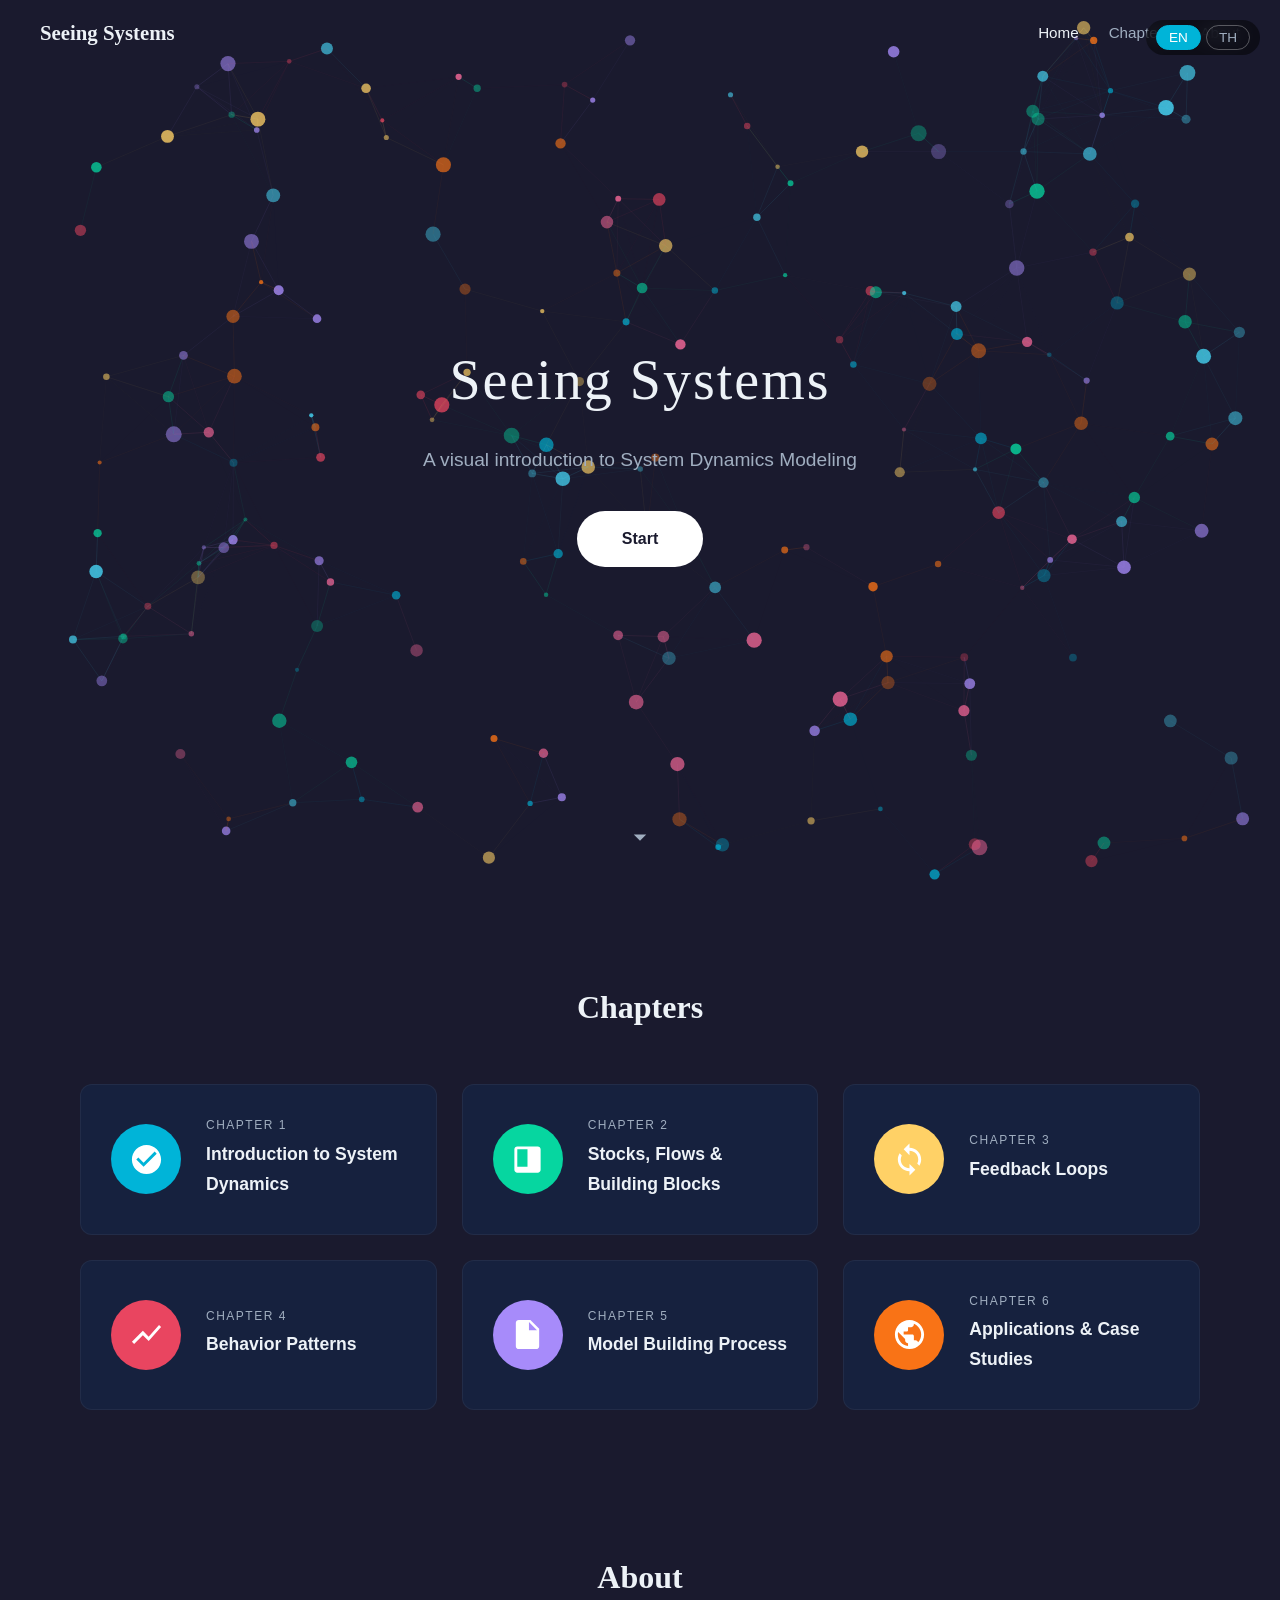
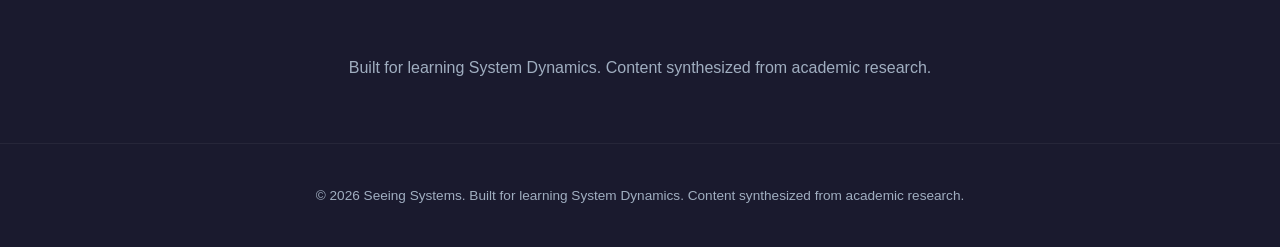
==== index.html @ 58f02fb6 "Initial commit: Seeing Systems - SD learning website - Landing page with animated particle hero (fee" ====
<!DOCTYPE html>
<html lang="en">
<head>
  <meta charset="UTF-8">
  <meta name="viewport" content="width=device-width, initial-scale=1.0">
  <title>Seeing Systems — A Visual Introduction to System Dynamics</title>
  <meta name="description" content="An interactive educational website for learning System Dynamics Modeling through visual simulations and explorations.">
  <link rel="stylesheet" href="css/style.css">
</head>
<body>

  <!-- Language Switcher -->
  <div class="lang-switcher">
    <button class="lang-btn" data-lang="en">EN</button>
    <button class="lang-btn" data-lang="th">TH</button>
  </div>

  <!-- Navbar -->
  <nav class="navbar">
    <a href="index.html" class="nav-brand">Seeing Systems</a>
    <ul class="nav-links">
      <li><a href="index.html" class="active" data-i18n="nav.home">Home</a></li>
      <li><a href="#chapters" data-i18n="nav.chapters">Chapters</a></li>
      <li><a href="#about" data-i18n="nav.about">About</a></li>
    </ul>
    <button class="nav-hamburger" aria-label="Menu">
      <span></span><span></span><span></span>
    </button>
  </nav>

  <!-- Sidebar -->
  <div class="sidebar-overlay"></div>
  <div class="sidebar">
    <button class="sidebar-close">&times;</button>
    <h3>Chapters</h3>
    <ul class="sidebar-chapters">
      <li>
        <a href="chapters/ch1/index.html">
          <span class="ch-num" data-i18n="ch1.label">Chapter 1</span>
          <span data-i18n="ch1.title">Introduction to System Dynamics</span>
        </a>
      </li>
      <li>
        <a href="chapters/ch2/index.html">
          <span class="ch-num" data-i18n="ch2.label">Chapter 2</span>
          <span data-i18n="ch2.title">Stocks, Flows & Building Blocks</span>
        </a>
      </li>
      <li>
        <a href="chapters/ch3/index.html">
          <span class="ch-num" data-i18n="ch3.label">Chapter 3</span>
          <span data-i18n="ch3.title">Feedback Loops</span>
        </a>
      </li>
      <li>
        <a href="chapters/ch4/index.html">
          <span class="ch-num" data-i18n="ch4.label">Chapter 4</span>
          <span data-i18n="ch4.title">Behavior Patterns</span>
        </a>
      </li>
      <li>
        <a href="chapters/ch5/index.html">
          <span class="ch-num" data-i18n="ch5.label">Chapter 5</span>
          <span data-i18n="ch5.title">Model Building Process</span>
        </a>
      </li>
      <li>
        <a href="chapters/ch6/index.html">
          <span class="ch-num" data-i18n="ch6.label">Chapter 6</span>
          <span data-i18n="ch6.title">Applications & Case Studies</span>
        </a>
      </li>
    </ul>
  </div>

  <!-- Hero -->
  <section class="hero">
    <canvas id="hero-canvas" class="hero-canvas"></canvas>
    <div class="hero-content">
      <h1 data-i18n="hero.title">Seeing Systems</h1>
      <p data-i18n="hero.subtitle">A visual introduction to System Dynamics Modeling</p>
      <a href="#chapters" class="hero-btn" data-i18n="hero.start">Start</a>
    </div>
    <div class="scroll-indicator">
      <svg viewBox="0 0 24 24"><path d="M7 10l5 5 5-5z"/></svg>
    </div>
  </section>

  <!-- Chapters Index -->
  <section id="chapters" class="chapters-section">
    <h2 class="section-title" data-i18n="nav.chapters">Chapters</h2>
    <div class="chapters-grid">

      <!-- Chapter 1 -->
      <a href="chapters/ch1/index.html" class="chapter-card">
        <div class="chapter-icon" style="background: var(--ch1-color);">
          <svg viewBox="0 0 24 24" fill="white"><path d="M12 2C6.48 2 2 6.48 2 12s4.48 10 10 10 10-4.48 10-10S17.52 2 12 2zm-2 15l-5-5 1.41-1.41L10 14.17l7.59-7.59L19 8l-9 9z"/></svg>
        </div>
        <div>
          <div class="ch-label" data-i18n="ch1.label">Chapter 1</div>
          <h3 data-i18n="ch1.title">Introduction to System Dynamics</h3>
        </div>
      </a>

      <!-- Chapter 2 -->
      <a href="chapters/ch2/index.html" class="chapter-card">
        <div class="chapter-icon" style="background: var(--ch2-color);">
          <svg viewBox="0 0 24 24" fill="white"><path d="M19 3H5c-1.1 0-2 .9-2 2v14c0 1.1.9 2 2 2h14c1.1 0 2-.9 2-2V5c0-1.1-.9-2-2-2zm-7 14H5V5h7v12z"/></svg>
        </div>
        <div>
          <div class="ch-label" data-i18n="ch2.label">Chapter 2</div>
          <h3 data-i18n="ch2.title">Stocks, Flows & Building Blocks</h3>
        </div>
      </a>

      <!-- Chapter 3 -->
      <a href="chapters/ch3/index.html" class="chapter-card">
        <div class="chapter-icon" style="background: var(--ch3-color);">
          <svg viewBox="0 0 24 24" fill="white"><path d="M12 4V1L8 5l4 4V6c3.31 0 6 2.69 6 6 0 1.01-.25 1.97-.7 2.8l1.46 1.46C19.54 15.03 20 13.57 20 12c0-4.42-3.58-8-8-8zm0 14c-3.31 0-6-2.69-6-6 0-1.01.25-1.97.7-2.8L5.24 7.74C4.46 8.97 4 10.43 4 12c0 4.42 3.58 8 8 8v3l4-4-4-4v3z"/></svg>
        </div>
        <div>
          <div class="ch-label" data-i18n="ch3.label">Chapter 3</div>
          <h3 data-i18n="ch3.title">Feedback Loops</h3>
        </div>
      </a>

      <!-- Chapter 4 -->
      <a href="chapters/ch4/index.html" class="chapter-card">
        <div class="chapter-icon" style="background: var(--ch4-color);">
          <svg viewBox="0 0 24 24" fill="white"><path d="M3.5 18.49l6-6.01 4 4L22 6.92l-1.41-1.41-7.09 7.97-4-4L2 16.99z"/></svg>
        </div>
        <div>
          <div class="ch-label" data-i18n="ch4.label">Chapter 4</div>
          <h3 data-i18n="ch4.title">Behavior Patterns</h3>
        </div>
      </a>

      <!-- Chapter 5 -->
      <a href="chapters/ch5/index.html" class="chapter-card">
        <div class="chapter-icon" style="background: var(--ch5-color);">
          <svg viewBox="0 0 24 24" fill="white"><path d="M14 2H6c-1.1 0-2 .9-2 2v16c0 1.1.9 2 2 2h12c1.1 0 2-.9 2-2V8l-6-6zm-1 7V3.5L18.5 9H13z"/></svg>
        </div>
        <div>
          <div class="ch-label" data-i18n="ch5.label">Chapter 5</div>
          <h3 data-i18n="ch5.title">Model Building Process</h3>
        </div>
      </a>

      <!-- Chapter 6 -->
      <a href="chapters/ch6/index.html" class="chapter-card">
        <div class="chapter-icon" style="background: var(--ch6-color);">
          <svg viewBox="0 0 24 24" fill="white"><path d="M12 2C6.48 2 2 6.48 2 12s4.48 10 10 10 10-4.48 10-10S17.52 2 12 2zm-1 17.93c-3.95-.49-7-3.85-7-7.93 0-.62.08-1.21.21-1.79L9 15v1c0 1.1.9 2 2 2v1.93zm6.9-2.54c-.26-.81-1-1.39-1.9-1.39h-1v-3c0-.55-.45-1-1-1H8v-2h2c.55 0 1-.45 1-1V7h2c1.1 0 2-.9 2-2v-.41c2.93 1.19 5 4.06 5 7.41 0 2.08-.8 3.97-2.1 5.39z"/></svg>
        </div>
        <div>
          <div class="ch-label" data-i18n="ch6.label">Chapter 6</div>
          <h3 data-i18n="ch6.title">Applications & Case Studies</h3>
        </div>
      </a>

    </div>
  </section>

  <!-- About -->
  <section id="about" style="max-width:800px; margin:0 auto; padding:60px 40px; text-align:center;">
    <h2 class="section-title" data-i18n="nav.about">About</h2>
    <p style="color: var(--text-muted); line-height: 1.8;" data-i18n="footer.text">
      Built for learning System Dynamics. Content synthesized from academic research.
    </p>
  </section>

  <!-- Footer -->
  <footer class="footer">
    <p>&copy; 2026 Seeing Systems. <span data-i18n="footer.text">Built for learning System Dynamics.</span></p>
  </footer>

  <script src="js/i18n.js"></script>
  <script src="js/main.js"></script>
</body>
</html>
---- css/style.css ----
/* ========================================
   SD Learning - System Dynamics Education
   Inspired by Seeing Theory
   ======================================== */

/* --- Reset & Base --- */
*, *::before, *::after {
  margin: 0;
  padding: 0;
  box-sizing: border-box;
}

:root {
  --bg-dark: #1a1a2e;
  --bg-darker: #16213e;
  --bg-card: #0f3460;
  --accent-1: #e94560;
  --accent-2: #00b4d8;
  --accent-3: #06d6a0;
  --accent-4: #ffd166;
  --accent-5: #ef476f;
  --text-light: #edf2f7;
  --text-muted: #a0aec0;
  --text-dark: #1a202c;
  --ch1-color: #00b4d8;
  --ch2-color: #06d6a0;
  --ch3-color: #ffd166;
  --ch4-color: #e94560;
  --ch5-color: #a78bfa;
  --ch6-color: #f97316;
  --font-main: 'Segoe UI', 'Noto Sans Thai', Tahoma, Geneva, Verdana, sans-serif;
  --font-heading: 'Georgia', 'Noto Serif Thai', serif;
}

html {
  scroll-behavior: smooth;
}

body {
  font-family: var(--font-main);
  background: var(--bg-dark);
  color: var(--text-light);
  line-height: 1.7;
  overflow-x: hidden;
}

a {
  color: var(--accent-2);
  text-decoration: none;
  transition: color 0.3s;
}

a:hover {
  color: var(--accent-1);
}

/* --- Language Switcher --- */
.lang-switcher {
  position: fixed;
  top: 20px;
  right: 20px;
  z-index: 1000;
  display: flex;
  gap: 5px;
  background: rgba(0,0,0,0.5);
  padding: 5px 10px;
  border-radius: 20px;
  backdrop-filter: blur(10px);
}

.lang-btn {
  background: none;
  border: 1px solid rgba(255,255,255,0.3);
  color: var(--text-muted);
  padding: 4px 12px;
  border-radius: 15px;
  cursor: pointer;
  font-size: 0.85rem;
  transition: all 0.3s;
}

.lang-btn.active {
  background: var(--accent-2);
  color: white;
  border-color: var(--accent-2);
}

.lang-btn:hover {
  border-color: var(--accent-2);
}

/* --- Navigation --- */
.navbar {
  position: fixed;
  top: 0;
  left: 0;
  right: 0;
  z-index: 900;
  display: flex;
  justify-content: space-between;
  align-items: center;
  padding: 15px 40px;
  background: transparent;
  transition: background 0.3s;
}

.navbar.scrolled {
  background: rgba(26, 26, 46, 0.95);
  backdrop-filter: blur(10px);
  box-shadow: 0 2px 20px rgba(0,0,0,0.3);
}

.nav-brand {
  font-family: var(--font-heading);
  font-size: 1.3rem;
  color: var(--text-light);
  font-weight: bold;
}

.nav-links {
  display: flex;
  list-style: none;
  gap: 30px;
}

.nav-links a {
  color: var(--text-muted);
  font-size: 0.95rem;
  transition: color 0.3s;
}

.nav-links a:hover,
.nav-links a.active {
  color: var(--text-light);
}

/* Hamburger */
.nav-hamburger {
  display: none;
  flex-direction: column;
  gap: 5px;
  cursor: pointer;
  background: none;
  border: none;
  padding: 5px;
}

.nav-hamburger span {
  width: 25px;
  height: 2px;
  background: var(--text-light);
  transition: all 0.3s;
}

/* --- Sidebar Menu --- */
.sidebar {
  position: fixed;
  top: 0;
  left: -320px;
  width: 300px;
  height: 100vh;
  background: var(--bg-darker);
  z-index: 2000;
  transition: left 0.3s ease;
  padding: 60px 30px 30px;
  overflow-y: auto;
}

.sidebar.open {
  left: 0;
}

.sidebar-overlay {
  position: fixed;
  inset: 0;
  background: rgba(0,0,0,0.6);
  z-index: 1999;
  opacity: 0;
  pointer-events: none;
  transition: opacity 0.3s;
}

.sidebar-overlay.open {
  opacity: 1;
  pointer-events: all;
}

.sidebar-close {
  position: absolute;
  top: 15px;
  right: 15px;
  background: none;
  border: none;
  color: var(--text-light);
  font-size: 1.8rem;
  cursor: pointer;
}

.sidebar h3 {
  color: var(--text-muted);
  font-size: 0.8rem;
  text-transform: uppercase;
  letter-spacing: 2px;
  margin-bottom: 15px;
}

.sidebar-chapters {
  list-style: none;
}

.sidebar-chapters li {
  margin-bottom: 12px;
}

.sidebar-chapters a {
  color: var(--text-light);
  font-size: 1rem;
  display: block;
  padding: 8px 12px;
  border-radius: 8px;
  transition: background 0.3s;
}

.sidebar-chapters a:hover {
  background: rgba(255,255,255,0.1);
}

.sidebar-chapters .ch-num {
  font-size: 0.75rem;
  color: var(--text-muted);
  display: block;
}

/* --- Hero Section --- */
.hero {
  position: relative;
  width: 100%;
  height: 100vh;
  display: flex;
  flex-direction: column;
  justify-content: center;
  align-items: center;
  text-align: center;
  overflow: hidden;
}

.hero-canvas {
  position: absolute;
  top: 0;
  left: 0;
  width: 100%;
  height: 100%;
  z-index: 0;
}

.hero-content {
  position: relative;
  z-index: 1;
}

.hero h1 {
  font-family: var(--font-heading);
  font-size: 3.5rem;
  font-weight: 300;
  margin-bottom: 15px;
  letter-spacing: 2px;
}

.hero p {
  font-size: 1.2rem;
  color: var(--text-muted);
  margin-bottom: 35px;
  max-width: 500px;
}

.hero-btn {
  display: inline-block;
  padding: 14px 45px;
  background: white;
  color: var(--bg-dark);
  border-radius: 30px;
  font-size: 1rem;
  font-weight: 600;
  transition: all 0.3s;
  border: none;
  cursor: pointer;
}

.hero-btn:hover {
  transform: translateY(-2px);
  box-shadow: 0 8px 25px rgba(255,255,255,0.2);
  color: var(--bg-dark);
}

.scroll-indicator {
  position: absolute;
  bottom: 40px;
  left: 50%;
  transform: translateX(-50%);
  z-index: 1;
  animation: bounce 2s infinite;
}

.scroll-indicator svg {
  width: 30px;
  height: 30px;
  fill: var(--text-muted);
}

@keyframes bounce {
  0%, 20%, 50%, 80%, 100% { transform: translateX(-50%) translateY(0); }
  40% { transform: translateX(-50%) translateY(-10px); }
  60% { transform: translateX(-50%) translateY(-5px); }
}

/* --- Chapters Index Section --- */
.chapters-section {
  padding: 80px 40px;
  max-width: 1200px;
  margin: 0 auto;
}

.section-title {
  font-family: var(--font-heading);
  font-size: 2rem;
  margin-bottom: 50px;
  text-align: center;
}

.chapters-grid {
  display: grid;
  grid-template-columns: repeat(auto-fit, minmax(340px, 1fr));
  gap: 25px;
}

.chapter-card {
  background: var(--bg-darker);
  border-radius: 12px;
  padding: 30px;
  display: flex;
  align-items: center;
  gap: 25px;
  transition: all 0.3s;
  border: 1px solid rgba(255,255,255,0.05);
  cursor: pointer;
  text-decoration: none;
}

.chapter-card:hover {
  transform: translateY(-3px);
  border-color: rgba(255,255,255,0.15);
  box-shadow: 0 10px 30px rgba(0,0,0,0.3);
}

.chapter-icon {
  width: 70px;
  height: 70px;
  border-radius: 50%;
  display: flex;
  align-items: center;
  justify-content: center;
  flex-shrink: 0;
}

.chapter-icon svg {
  width: 35px;
  height: 35px;
}

.chapter-card h3 {
  font-size: 1.1rem;
  margin-bottom: 4px;
  color: var(--text-light);
}

.chapter-card .ch-label {
  font-size: 0.75rem;
  text-transform: uppercase;
  letter-spacing: 1.5px;
  color: var(--text-muted);
  margin-bottom: 4px;
}

.chapter-card p {
  font-size: 0.85rem;
  color: var(--text-muted);
}

/* --- Chapter Page Layout --- */
.chapter-page {
  min-height: 100vh;
}

.chapter-header {
  padding: 120px 40px 60px;
  text-align: center;
}

.chapter-header .ch-label {
  font-size: 0.85rem;
  text-transform: uppercase;
  letter-spacing: 2px;
  color: var(--text-muted);
}

.chapter-header h1 {
  font-family: var(--font-heading);
  font-size: 2.8rem;
  margin-top: 10px;
  margin-bottom: 15px;
}

.chapter-header .ch-desc {
  font-size: 1.1rem;
  color: var(--text-muted);
  max-width: 600px;
  margin: 0 auto;
}

/* Chapter sections */
.chapter-sections {
  max-width: 1100px;
  margin: 0 auto;
  padding: 0 40px 80px;
}

.section-block {
  margin-bottom: 80px;
}

.section-block h2 {
  font-family: var(--font-heading);
  font-size: 2rem;
  margin-bottom: 20px;
  padding-bottom: 10px;
  border-bottom: 2px solid rgba(255,255,255,0.1);
}

.section-block h3 {
  font-size: 1.3rem;
  margin: 25px 0 12px;
  color: var(--accent-2);
}

.section-block p {
  margin-bottom: 15px;
  color: var(--text-muted);
  font-size: 1rem;
}

.section-block .highlight {
  color: var(--text-light);
}

/* Content layout: text + interactive side by side */
.content-row {
  display: grid;
  grid-template-columns: 1fr 1fr;
  gap: 40px;
  align-items: start;
  margin: 30px 0;
}

.content-text {
  padding-right: 20px;
}

.content-text p {
  margin-bottom: 12px;
}

.content-interactive {
  background: var(--bg-darker);
  border-radius: 12px;
  padding: 25px;
  border: 1px solid rgba(255,255,255,0.08);
  min-height: 300px;
}

/* --- Interactive Elements --- */
.interactive-container {
  background: var(--bg-darker);
  border-radius: 12px;
  padding: 30px;
  margin: 30px 0;
  border: 1px solid rgba(255,255,255,0.08);
}

.interactive-title {
  font-size: 0.85rem;
  text-transform: uppercase;
  letter-spacing: 1.5px;
  color: var(--accent-2);
  margin-bottom: 20px;
}

/* Buttons */
.btn {
  display: inline-block;
  padding: 10px 25px;
  border-radius: 25px;
  border: none;
  font-size: 0.9rem;
  cursor: pointer;
  transition: all 0.3s;
  font-family: var(--font-main);
}

.btn-primary {
  background: var(--accent-2);
  color: white;
}

.btn-primary:hover {
  background: #0096c7;
  transform: translateY(-1px);
}

.btn-secondary {
  background: transparent;
  border: 1px solid var(--accent-2);
  color: var(--accent-2);
}

.btn-secondary:hover {
  background: var(--accent-2);
  color: white;
}

.btn-accent {
  background: var(--accent-1);
  color: white;
}

.btn-accent:hover {
  background: #d63851;
}

.btn-group {
  display: flex;
  gap: 10px;
  flex-wrap: wrap;
  margin: 15px 0;
}

/* Sliders */
.slider-group {
  margin: 15px 0;
}

.slider-group label {
  display: flex;
  justify-content: space-between;
  margin-bottom: 5px;
  font-size: 0.9rem;
  color: var(--text-muted);
}

.slider-group label span {
  color: var(--accent-2);
  font-weight: bold;
}

input[type="range"] {
  -webkit-appearance: none;
  width: 100%;
  height: 6px;
  border-radius: 3px;
  background: rgba(255,255,255,0.15);
  outline: none;
}

input[type="range"]::-webkit-slider-thumb {
  -webkit-appearance: none;
  width: 18px;
  height: 18px;
  border-radius: 50%;
  background: var(--accent-2);
  cursor: pointer;
  transition: transform 0.2s;
}

input[type="range"]::-webkit-slider-thumb:hover {
  transform: scale(1.2);
}

/* SVG visualization area */
.viz-area {
  width: 100%;
  min-height: 300px;
}

.viz-area svg {
  width: 100%;
  height: 100%;
}

/* --- Math equations --- */
.equation {
  text-align: center;
  margin: 20px 0;
  padding: 15px;
  background: rgba(255,255,255,0.03);
  border-radius: 8px;
  font-size: 1.1rem;
}

/* --- Tooltip --- */
.tooltip {
  position: relative;
  display: inline-block;
  border-bottom: 1px dashed var(--accent-2);
  cursor: help;
}

.tooltip .tooltip-text {
  visibility: hidden;
  background: var(--bg-card);
  color: var(--text-light);
  padding: 8px 14px;
  border-radius: 6px;
  font-size: 0.85rem;
  position: absolute;
  bottom: 125%;
  left: 50%;
  transform: translateX(-50%);
  white-space: nowrap;
  z-index: 10;
  opacity: 0;
  transition: opacity 0.3s;
}

.tooltip:hover .tooltip-text {
  visibility: visible;
  opacity: 1;
}

/* --- Stock-Flow Diagram Styles --- */
.stock {
  fill: var(--accent-2);
  fill-opacity: 0.2;
  stroke: var(--accent-2);
  stroke-width: 2;
}

.flow-arrow {
  fill: none;
  stroke: var(--accent-3);
  stroke-width: 2;
  marker-end: url(#arrowhead);
}

.flow-valve {
  fill: var(--accent-3);
}

.feedback-loop {
  fill: none;
  stroke: var(--accent-1);
  stroke-width: 2;
  stroke-dasharray: 5, 5;
}

.node-label {
  fill: var(--text-light);
  font-size: 14px;
  text-anchor: middle;
  dominant-baseline: middle;
}

/* --- Footer --- */
.footer {
  padding: 40px;
  text-align: center;
  border-top: 1px solid rgba(255,255,255,0.05);
  color: var(--text-muted);
  font-size: 0.85rem;
}

.footer a {
  color: var(--accent-2);
}

/* --- References --- */
.references {
  margin-top: 40px;
  padding-top: 20px;
  border-top: 1px solid rgba(255,255,255,0.1);
}

.references h3 {
  font-size: 1.1rem;
  margin-bottom: 15px;
}

.references ol {
  padding-left: 20px;
}

.references li {
  font-size: 0.85rem;
  color: var(--text-muted);
  margin-bottom: 8px;
}

/* --- Responsive --- */
@media (max-width: 768px) {
  .hero h1 {
    font-size: 2.2rem;
  }

  .hero p {
    font-size: 1rem;
    padding: 0 20px;
  }

  .navbar {
    padding: 12px 20px;
  }

  .nav-links {
    display: none;
  }

  .nav-hamburger {
    display: flex;
  }

  .chapters-grid {
    grid-template-columns: 1fr;
  }

  .content-row {
    grid-template-columns: 1fr;
  }

  .chapters-section,
  .chapter-sections {
    padding-left: 20px;
    padding-right: 20px;
  }

  .chapter-header {
    padding: 100px 20px 40px;
  }

  .chapter-header h1 {
    font-size: 2rem;
  }

  .lang-switcher {
    top: 12px;
    right: 60px;
  }
}

/* --- Chapter topic cards (inside chapter page) --- */
.topic-cards {
  display: grid;
  grid-template-columns: repeat(auto-fit, minmax(280px, 1fr));
  gap: 20px;
  margin: 30px 0;
}

.topic-card {
  background: var(--bg-card);
  border-radius: 12px;
  padding: 25px;
  display: flex;
  align-items: center;
  gap: 20px;
  transition: all 0.3s;
  cursor: pointer;
  text-decoration: none;
  border: 1px solid rgba(255,255,255,0.05);
}

.topic-card:hover {
  transform: translateY(-2px);
  border-color: rgba(255,255,255,0.15);
}

.topic-card .topic-icon {
  width: 55px;
  height: 55px;
  border-radius: 50%;
  background: var(--bg-dark);
  display: flex;
  align-items: center;
  justify-content: center;
  flex-shrink: 0;
}

.topic-card h4 {
  color: var(--text-light);
  font-size: 1rem;
}

.topic-card p {
  font-size: 0.8rem;
  color: var(--text-muted);
  margin-top: 3px;
}

/* --- Diagram colors by type --- */
.diagram-reinforcing { color: var(--accent-1); }
.diagram-balancing { color: var(--accent-2); }

/* --- Info boxes --- */
.info-box {
  background: rgba(0, 180, 216, 0.1);
  border-left: 3px solid var(--accent-2);
  padding: 15px 20px;
  border-radius: 0 8px 8px 0;
  margin: 20px 0;
}

.info-box.warning {
  background: rgba(255, 209, 102, 0.1);
  border-left-color: var(--accent-4);
}

.info-box p {
  color: var(--text-light) !important;
  margin: 0 !important;
  font-size: 0.95rem;
}

/* --- Animation for page transitions --- */
.fade-in {
  animation: fadeIn 0.6s ease-in;
}

@keyframes fadeIn {
  from { opacity: 0; transform: translateY(20px); }
  to { opacity: 1; transform: translateY(0); }
}

/* --- Select dropdown --- */
select {
  background: var(--bg-darker);
  color: var(--text-light);
  border: 1px solid rgba(255,255,255,0.15);
  padding: 8px 15px;
  border-radius: 8px;
  font-size: 0.9rem;
  font-family: var(--font-main);
  cursor: pointer;
}

select:focus {
  outline: none;
  border-color: var(--accent-2);
}
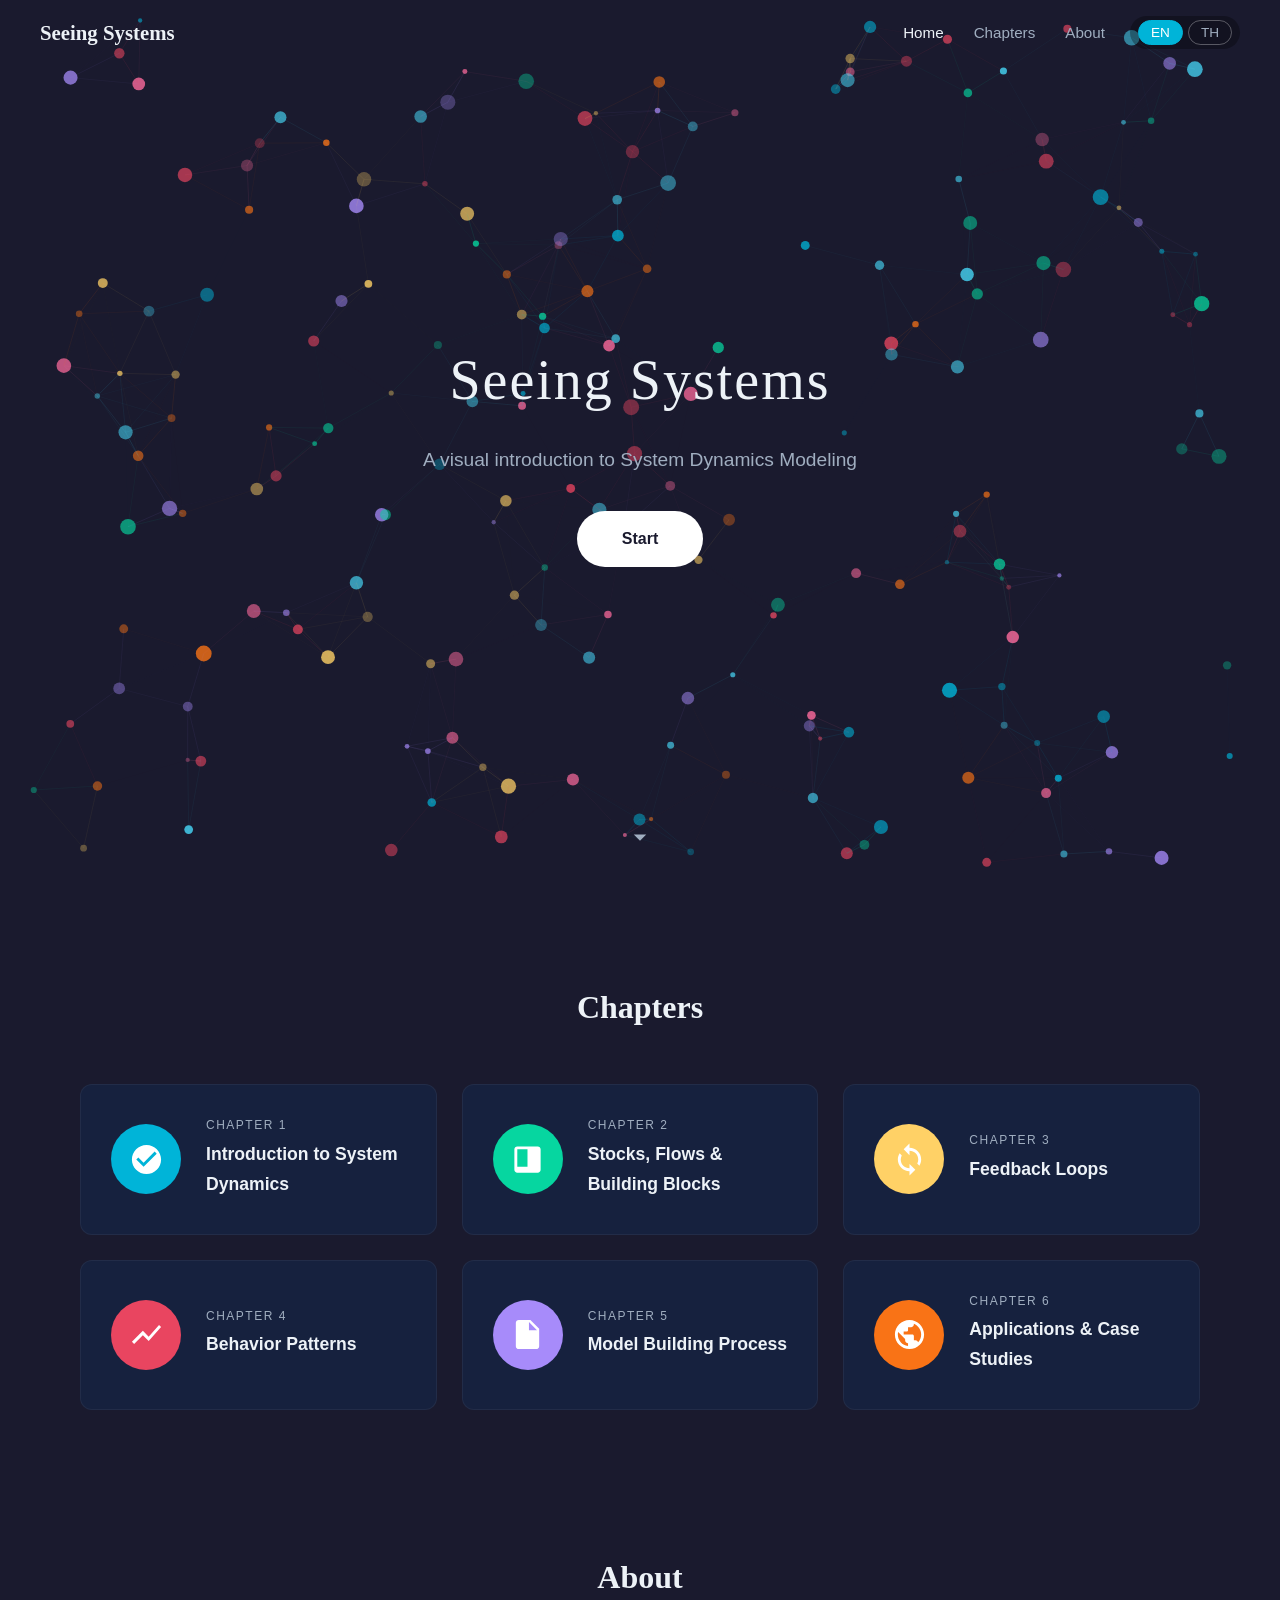
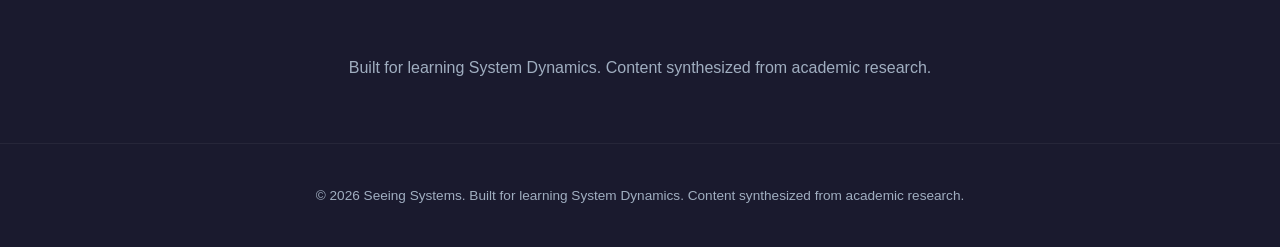
==== commit e086f30a: "Fix lang-switcher overlapping navbar — move inside nav-right Co-Authored-By: Claude Opus 4.6 (1M con" ====
--- a/index.html
+++ b/index.html
@@ -9,20 +9,20 @@
 </head>
 <body>
 
-  <!-- Language Switcher -->
-  <div class="lang-switcher">
-    <button class="lang-btn" data-lang="en">EN</button>
-    <button class="lang-btn" data-lang="th">TH</button>
-  </div>
-
   <!-- Navbar -->
   <nav class="navbar">
     <a href="index.html" class="nav-brand">Seeing Systems</a>
-    <ul class="nav-links">
-      <li><a href="index.html" class="active" data-i18n="nav.home">Home</a></li>
-      <li><a href="#chapters" data-i18n="nav.chapters">Chapters</a></li>
-      <li><a href="#about" data-i18n="nav.about">About</a></li>
-    </ul>
+    <div class="nav-right">
+      <ul class="nav-links">
+        <li><a href="index.html" class="active" data-i18n="nav.home">Home</a></li>
+        <li><a href="#chapters" data-i18n="nav.chapters">Chapters</a></li>
+        <li><a href="#about" data-i18n="nav.about">About</a></li>
+      </ul>
+      <div class="lang-switcher">
+        <button class="lang-btn" data-lang="en">EN</button>
+        <button class="lang-btn" data-lang="th">TH</button>
+      </div>
+    </div>
     <button class="nav-hamburger" aria-label="Menu">
       <span></span><span></span><span></span>
     </button>
--- a/css/style.css
+++ b/css/style.css
@@ -56,16 +56,18 @@
 
 /* --- Language Switcher --- */
 .lang-switcher {
-  position: fixed;
-  top: 20px;
-  right: 20px;
-  z-index: 1000;
   display: flex;
   gap: 5px;
-  background: rgba(0,0,0,0.5);
-  padding: 5px 10px;
+  background: rgba(0,0,0,0.3);
+  padding: 4px 8px;
   border-radius: 20px;
-  backdrop-filter: blur(10px);
+}
+
+/* Nav right group: links + lang switcher inline */
+.nav-right {
+  display: flex;
+  align-items: center;
+  gap: 25px;
 }
 
 .lang-btn {
@@ -748,9 +750,15 @@
     font-size: 2rem;
   }
 
+  .nav-right {
+    gap: 10px;
+  }
+
   .lang-switcher {
+    position: fixed;
     top: 12px;
     right: 60px;
+    z-index: 1000;
   }
 }
 
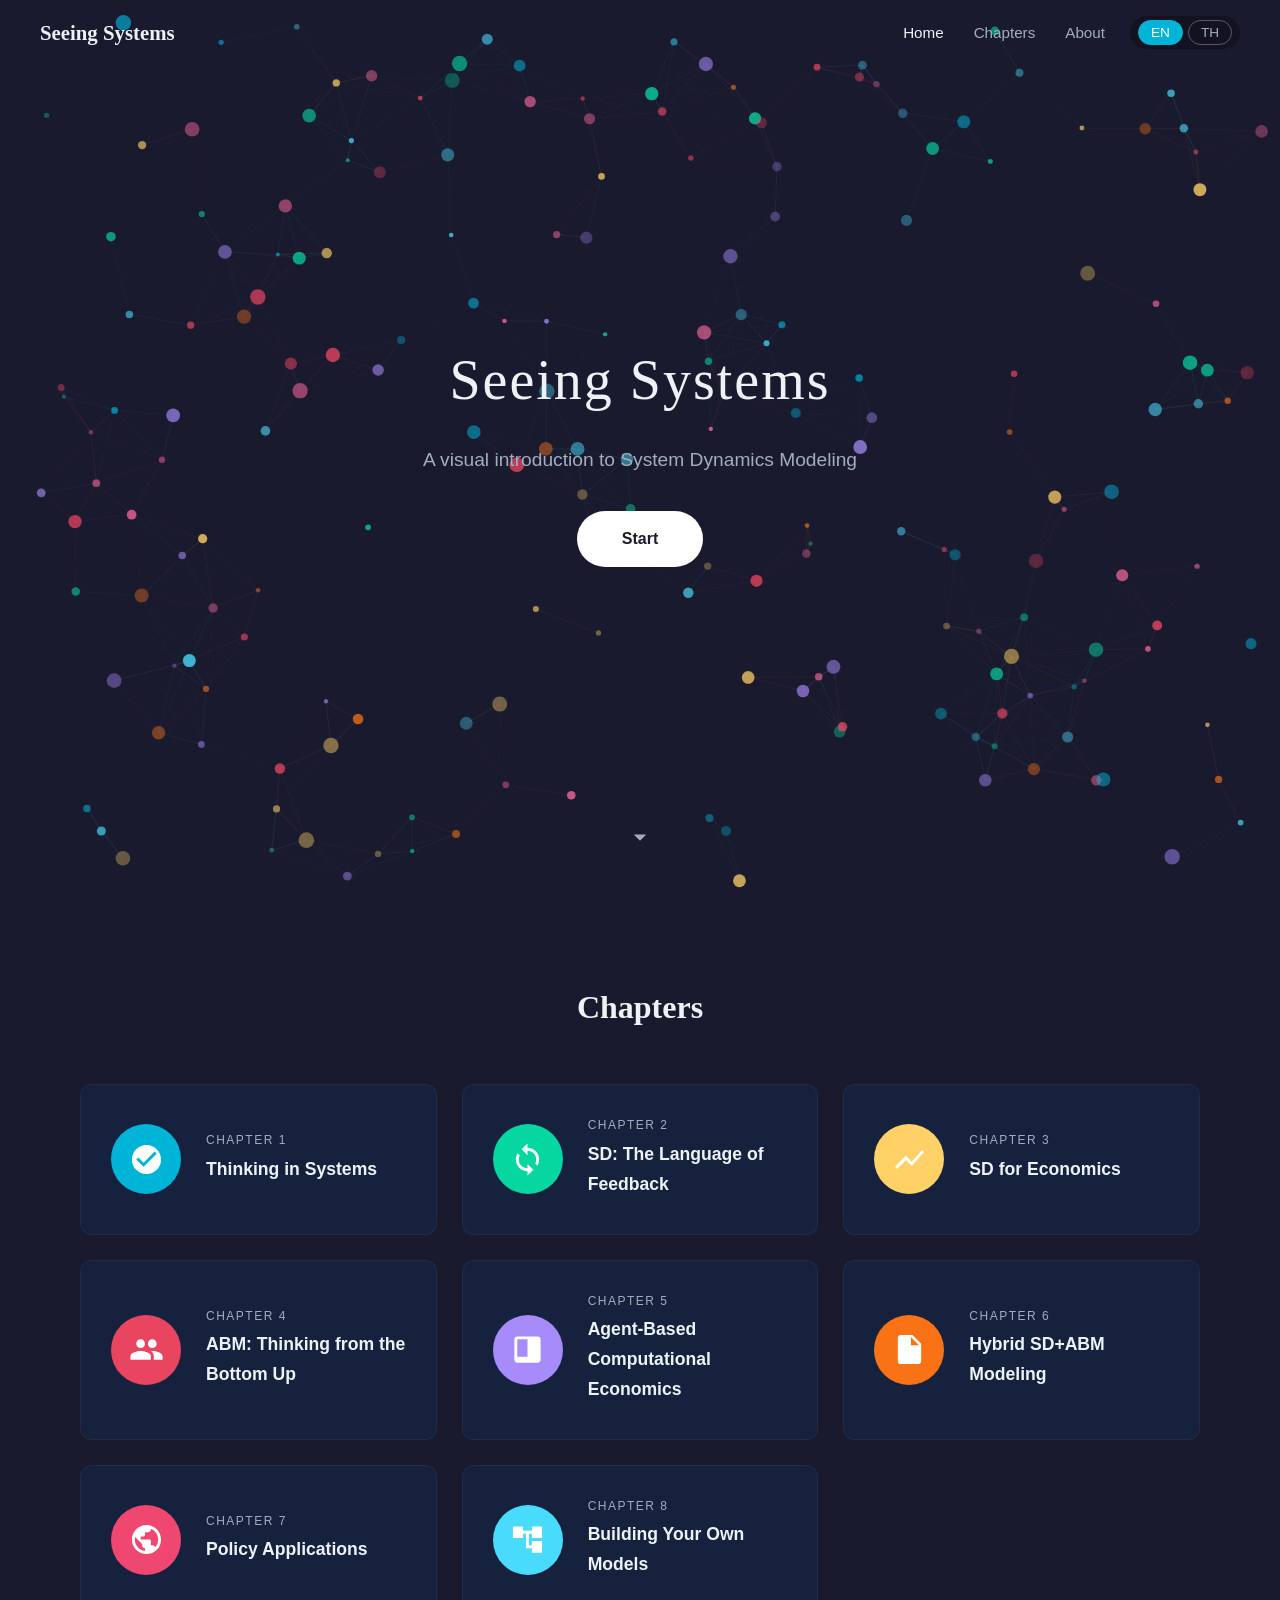
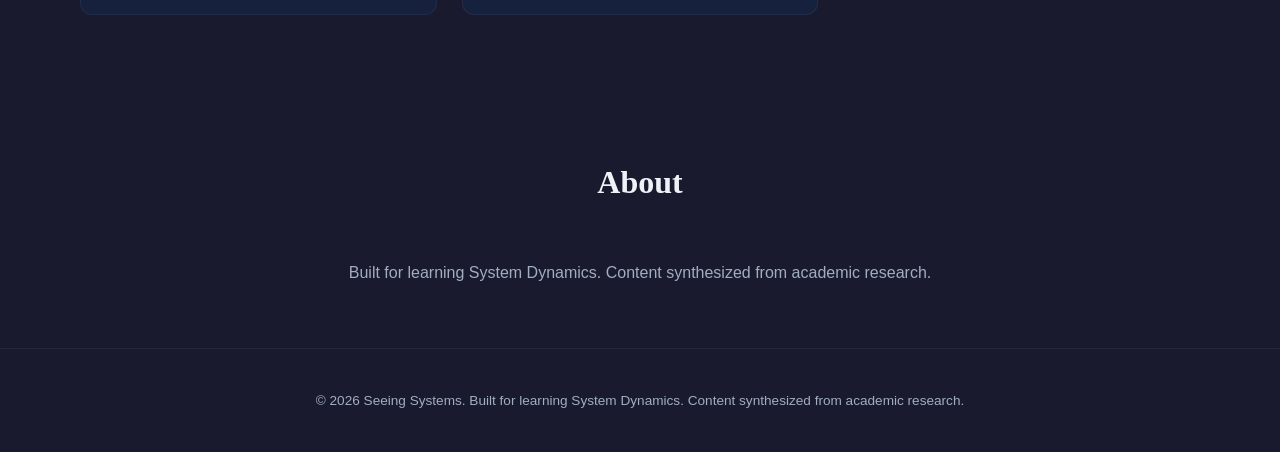
==== commit e9de10a6: "Restructure to 8 chapters: SD + ABM + Economics focus - Expand from 6 to 8 chapters with new learnin" ====
--- a/index.html
+++ b/index.html
@@ -34,42 +34,14 @@
     <button class="sidebar-close">&times;</button>
     <h3>Chapters</h3>
     <ul class="sidebar-chapters">
-      <li>
-        <a href="chapters/ch1/index.html">
-          <span class="ch-num" data-i18n="ch1.label">Chapter 1</span>
-          <span data-i18n="ch1.title">Introduction to System Dynamics</span>
-        </a>
-      </li>
-      <li>
-        <a href="chapters/ch2/index.html">
-          <span class="ch-num" data-i18n="ch2.label">Chapter 2</span>
-          <span data-i18n="ch2.title">Stocks, Flows & Building Blocks</span>
-        </a>
-      </li>
-      <li>
-        <a href="chapters/ch3/index.html">
-          <span class="ch-num" data-i18n="ch3.label">Chapter 3</span>
-          <span data-i18n="ch3.title">Feedback Loops</span>
-        </a>
-      </li>
-      <li>
-        <a href="chapters/ch4/index.html">
-          <span class="ch-num" data-i18n="ch4.label">Chapter 4</span>
-          <span data-i18n="ch4.title">Behavior Patterns</span>
-        </a>
-      </li>
-      <li>
-        <a href="chapters/ch5/index.html">
-          <span class="ch-num" data-i18n="ch5.label">Chapter 5</span>
-          <span data-i18n="ch5.title">Model Building Process</span>
-        </a>
-      </li>
-      <li>
-        <a href="chapters/ch6/index.html">
-          <span class="ch-num" data-i18n="ch6.label">Chapter 6</span>
-          <span data-i18n="ch6.title">Applications & Case Studies</span>
-        </a>
-      </li>
+      <li><a href="chapters/ch1/index.html"><span class="ch-num" data-i18n="ch1.label">Chapter 1</span><span data-i18n="ch1.title">Thinking in Systems</span></a></li>
+      <li><a href="chapters/ch2/index.html"><span class="ch-num" data-i18n="ch2.label">Chapter 2</span><span data-i18n="ch2.title">SD: The Language of Feedback</span></a></li>
+      <li><a href="chapters/ch3/index.html"><span class="ch-num" data-i18n="ch3.label">Chapter 3</span><span data-i18n="ch3.title">SD for Economics</span></a></li>
+      <li><a href="chapters/ch4/index.html"><span class="ch-num" data-i18n="ch4.label">Chapter 4</span><span data-i18n="ch4.title">ABM: Thinking from the Bottom Up</span></a></li>
+      <li><a href="chapters/ch5/index.html"><span class="ch-num" data-i18n="ch5.label">Chapter 5</span><span data-i18n="ch5.title">Agent-Based Computational Economics</span></a></li>
+      <li><a href="chapters/ch6/index.html"><span class="ch-num" data-i18n="ch6.label">Chapter 6</span><span data-i18n="ch6.title">Hybrid SD+ABM Modeling</span></a></li>
+      <li><a href="chapters/ch7/index.html"><span class="ch-num" data-i18n="ch7.label">Chapter 7</span><span data-i18n="ch7.title">Policy Applications</span></a></li>
+      <li><a href="chapters/ch8/index.html"><span class="ch-num" data-i18n="ch8.label">Chapter 8</span><span data-i18n="ch8.title">Building Your Own Models</span></a></li>
     </ul>
   </div>
 
@@ -91,69 +63,91 @@
     <h2 class="section-title" data-i18n="nav.chapters">Chapters</h2>
     <div class="chapters-grid">
 
-      <!-- Chapter 1 -->
+      <!-- Chapter 1: Thinking in Systems -->
       <a href="chapters/ch1/index.html" class="chapter-card">
         <div class="chapter-icon" style="background: var(--ch1-color);">
           <svg viewBox="0 0 24 24" fill="white"><path d="M12 2C6.48 2 2 6.48 2 12s4.48 10 10 10 10-4.48 10-10S17.52 2 12 2zm-2 15l-5-5 1.41-1.41L10 14.17l7.59-7.59L19 8l-9 9z"/></svg>
         </div>
         <div>
           <div class="ch-label" data-i18n="ch1.label">Chapter 1</div>
-          <h3 data-i18n="ch1.title">Introduction to System Dynamics</h3>
+          <h3 data-i18n="ch1.title">Thinking in Systems</h3>
         </div>
       </a>
 
-      <!-- Chapter 2 -->
+      <!-- Chapter 2: SD - The Language of Feedback -->
       <a href="chapters/ch2/index.html" class="chapter-card">
         <div class="chapter-icon" style="background: var(--ch2-color);">
+          <svg viewBox="0 0 24 24" fill="white"><path d="M12 4V1L8 5l4 4V6c3.31 0 6 2.69 6 6 0 1.01-.25 1.97-.7 2.8l1.46 1.46C19.54 15.03 20 13.57 20 12c0-4.42-3.58-8-8-8zm0 14c-3.31 0-6-2.69-6-6 0-1.01.25-1.97.7-2.8L5.24 7.74C4.46 8.97 4 10.43 4 12c0 4.42 3.58 8 8 8v3l4-4-4-4v3z"/></svg>
+        </div>
+        <div>
+          <div class="ch-label" data-i18n="ch2.label">Chapter 2</div>
+          <h3 data-i18n="ch2.title">SD: The Language of Feedback</h3>
+        </div>
+      </a>
+
+      <!-- Chapter 3: SD for Economics -->
+      <a href="chapters/ch3/index.html" class="chapter-card">
+        <div class="chapter-icon" style="background: var(--ch3-color);">
+          <svg viewBox="0 0 24 24" fill="white"><path d="M3.5 18.49l6-6.01 4 4L22 6.92l-1.41-1.41-7.09 7.97-4-4L2 16.99z"/></svg>
+        </div>
+        <div>
+          <div class="ch-label" data-i18n="ch3.label">Chapter 3</div>
+          <h3 data-i18n="ch3.title">SD for Economics</h3>
+        </div>
+      </a>
+
+      <!-- Chapter 4: ABM - Thinking from the Bottom Up -->
+      <a href="chapters/ch4/index.html" class="chapter-card">
+        <div class="chapter-icon" style="background: var(--ch4-color);">
+          <svg viewBox="0 0 24 24" fill="white"><path d="M16 11c1.66 0 2.99-1.34 2.99-3S17.66 5 16 5c-1.66 0-3 1.34-3 3s1.34 3 3 3zm-8 0c1.66 0 2.99-1.34 2.99-3S9.66 5 8 5C6.34 5 5 6.34 5 8s1.34 3 3 3zm0 2c-2.33 0-7 1.17-7 3.5V19h14v-2.5c0-2.33-4.67-3.5-7-3.5zm8 0c-.29 0-.62.02-.97.05 1.16.84 1.97 1.97 1.97 3.45V19h6v-2.5c0-2.33-4.67-3.5-7-3.5z"/></svg>
+        </div>
+        <div>
+          <div class="ch-label" data-i18n="ch4.label">Chapter 4</div>
+          <h3 data-i18n="ch4.title">ABM: Thinking from the Bottom Up</h3>
+        </div>
+      </a>
+
+      <!-- Chapter 5: Agent-Based Computational Economics -->
+      <a href="chapters/ch5/index.html" class="chapter-card">
+        <div class="chapter-icon" style="background: var(--ch5-color);">
           <svg viewBox="0 0 24 24" fill="white"><path d="M19 3H5c-1.1 0-2 .9-2 2v14c0 1.1.9 2 2 2h14c1.1 0 2-.9 2-2V5c0-1.1-.9-2-2-2zm-7 14H5V5h7v12z"/></svg>
         </div>
         <div>
-          <div class="ch-label" data-i18n="ch2.label">Chapter 2</div>
-          <h3 data-i18n="ch2.title">Stocks, Flows & Building Blocks</h3>
+          <div class="ch-label" data-i18n="ch5.label">Chapter 5</div>
+          <h3 data-i18n="ch5.title">Agent-Based Computational Economics</h3>
         </div>
       </a>
 
-      <!-- Chapter 3 -->
-      <a href="chapters/ch3/index.html" class="chapter-card">
-        <div class="chapter-icon" style="background: var(--ch3-color);">
-          <svg viewBox="0 0 24 24" fill="white"><path d="M12 4V1L8 5l4 4V6c3.31 0 6 2.69 6 6 0 1.01-.25 1.97-.7 2.8l1.46 1.46C19.54 15.03 20 13.57 20 12c0-4.42-3.58-8-8-8zm0 14c-3.31 0-6-2.69-6-6 0-1.01.25-1.97.7-2.8L5.24 7.74C4.46 8.97 4 10.43 4 12c0 4.42 3.58 8 8 8v3l4-4-4-4v3z"/></svg>
+      <!-- Chapter 6: Hybrid SD+ABM Modeling -->
+      <a href="chapters/ch6/index.html" class="chapter-card">
+        <div class="chapter-icon" style="background: var(--ch6-color);">
+          <svg viewBox="0 0 24 24" fill="white"><path d="M14 2H6c-1.1 0-2 .9-2 2v16c0 1.1.9 2 2 2h12c1.1 0 2-.9 2-2V8l-6-6zm-1 7V3.5L18.5 9H13z"/></svg>
         </div>
         <div>
-          <div class="ch-label" data-i18n="ch3.label">Chapter 3</div>
-          <h3 data-i18n="ch3.title">Feedback Loops</h3>
+          <div class="ch-label" data-i18n="ch6.label">Chapter 6</div>
+          <h3 data-i18n="ch6.title">Hybrid SD+ABM Modeling</h3>
         </div>
       </a>
 
-      <!-- Chapter 4 -->
-      <a href="chapters/ch4/index.html" class="chapter-card">
-        <div class="chapter-icon" style="background: var(--ch4-color);">
-          <svg viewBox="0 0 24 24" fill="white"><path d="M3.5 18.49l6-6.01 4 4L22 6.92l-1.41-1.41-7.09 7.97-4-4L2 16.99z"/></svg>
+      <!-- Chapter 7: Policy Applications -->
+      <a href="chapters/ch7/index.html" class="chapter-card">
+        <div class="chapter-icon" style="background: var(--ch7-color);">
+          <svg viewBox="0 0 24 24" fill="white"><path d="M12 2C6.48 2 2 6.48 2 12s4.48 10 10 10 10-4.48 10-10S17.52 2 12 2zm-1 17.93c-3.95-.49-7-3.85-7-7.93 0-.62.08-1.21.21-1.79L9 15v1c0 1.1.9 2 2 2v1.93zm6.9-2.54c-.26-.81-1-1.39-1.9-1.39h-1v-3c0-.55-.45-1-1-1H8v-2h2c.55 0 1-.45 1-1V7h2c1.1 0 2-.9 2-2v-.41c2.93 1.19 5 4.06 5 7.41 0 2.08-.8 3.97-2.1 5.39z"/></svg>
         </div>
         <div>
-          <div class="ch-label" data-i18n="ch4.label">Chapter 4</div>
-          <h3 data-i18n="ch4.title">Behavior Patterns</h3>
+          <div class="ch-label" data-i18n="ch7.label">Chapter 7</div>
+          <h3 data-i18n="ch7.title">Policy Applications</h3>
         </div>
       </a>
 
-      <!-- Chapter 5 -->
-      <a href="chapters/ch5/index.html" class="chapter-card">
-        <div class="chapter-icon" style="background: var(--ch5-color);">
-          <svg viewBox="0 0 24 24" fill="white"><path d="M14 2H6c-1.1 0-2 .9-2 2v16c0 1.1.9 2 2 2h12c1.1 0 2-.9 2-2V8l-6-6zm-1 7V3.5L18.5 9H13z"/></svg>
+      <!-- Chapter 8: Building Your Own Models -->
+      <a href="chapters/ch8/index.html" class="chapter-card">
+        <div class="chapter-icon" style="background: var(--ch8-color);">
+          <svg viewBox="0 0 24 24" fill="white"><path d="M22 11V3h-7v3H9V3H2v8h7V8h2v10h4v3h7v-8h-7v3h-2V8h2v3z"/></svg>
         </div>
         <div>
-          <div class="ch-label" data-i18n="ch5.label">Chapter 5</div>
-          <h3 data-i18n="ch5.title">Model Building Process</h3>
-        </div>
-      </a>
-
-      <!-- Chapter 6 -->
-      <a href="chapters/ch6/index.html" class="chapter-card">
-        <div class="chapter-icon" style="background: var(--ch6-color);">
-          <svg viewBox="0 0 24 24" fill="white"><path d="M12 2C6.48 2 2 6.48 2 12s4.48 10 10 10 10-4.48 10-10S17.52 2 12 2zm-1 17.93c-3.95-.49-7-3.85-7-7.93 0-.62.08-1.21.21-1.79L9 15v1c0 1.1.9 2 2 2v1.93zm6.9-2.54c-.26-.81-1-1.39-1.9-1.39h-1v-3c0-.55-.45-1-1-1H8v-2h2c.55 0 1-.45 1-1V7h2c1.1 0 2-.9 2-2v-.41c2.93 1.19 5 4.06 5 7.41 0 2.08-.8 3.97-2.1 5.39z"/></svg>
-        </div>
-        <div>
-          <div class="ch-label" data-i18n="ch6.label">Chapter 6</div>
-          <h3 data-i18n="ch6.title">Applications & Case Studies</h3>
+          <div class="ch-label" data-i18n="ch8.label">Chapter 8</div>
+          <h3 data-i18n="ch8.title">Building Your Own Models</h3>
         </div>
       </a>
 
--- a/css/style.css
+++ b/css/style.css
@@ -28,6 +28,8 @@
   --ch4-color: #e94560;
   --ch5-color: #a78bfa;
   --ch6-color: #f97316;
+  --ch7-color: #ef476f;
+  --ch8-color: #48dbfb;
   --font-main: 'Segoe UI', 'Noto Sans Thai', Tahoma, Geneva, Verdana, sans-serif;
   --font-heading: 'Georgia', 'Noto Serif Thai', serif;
 }
